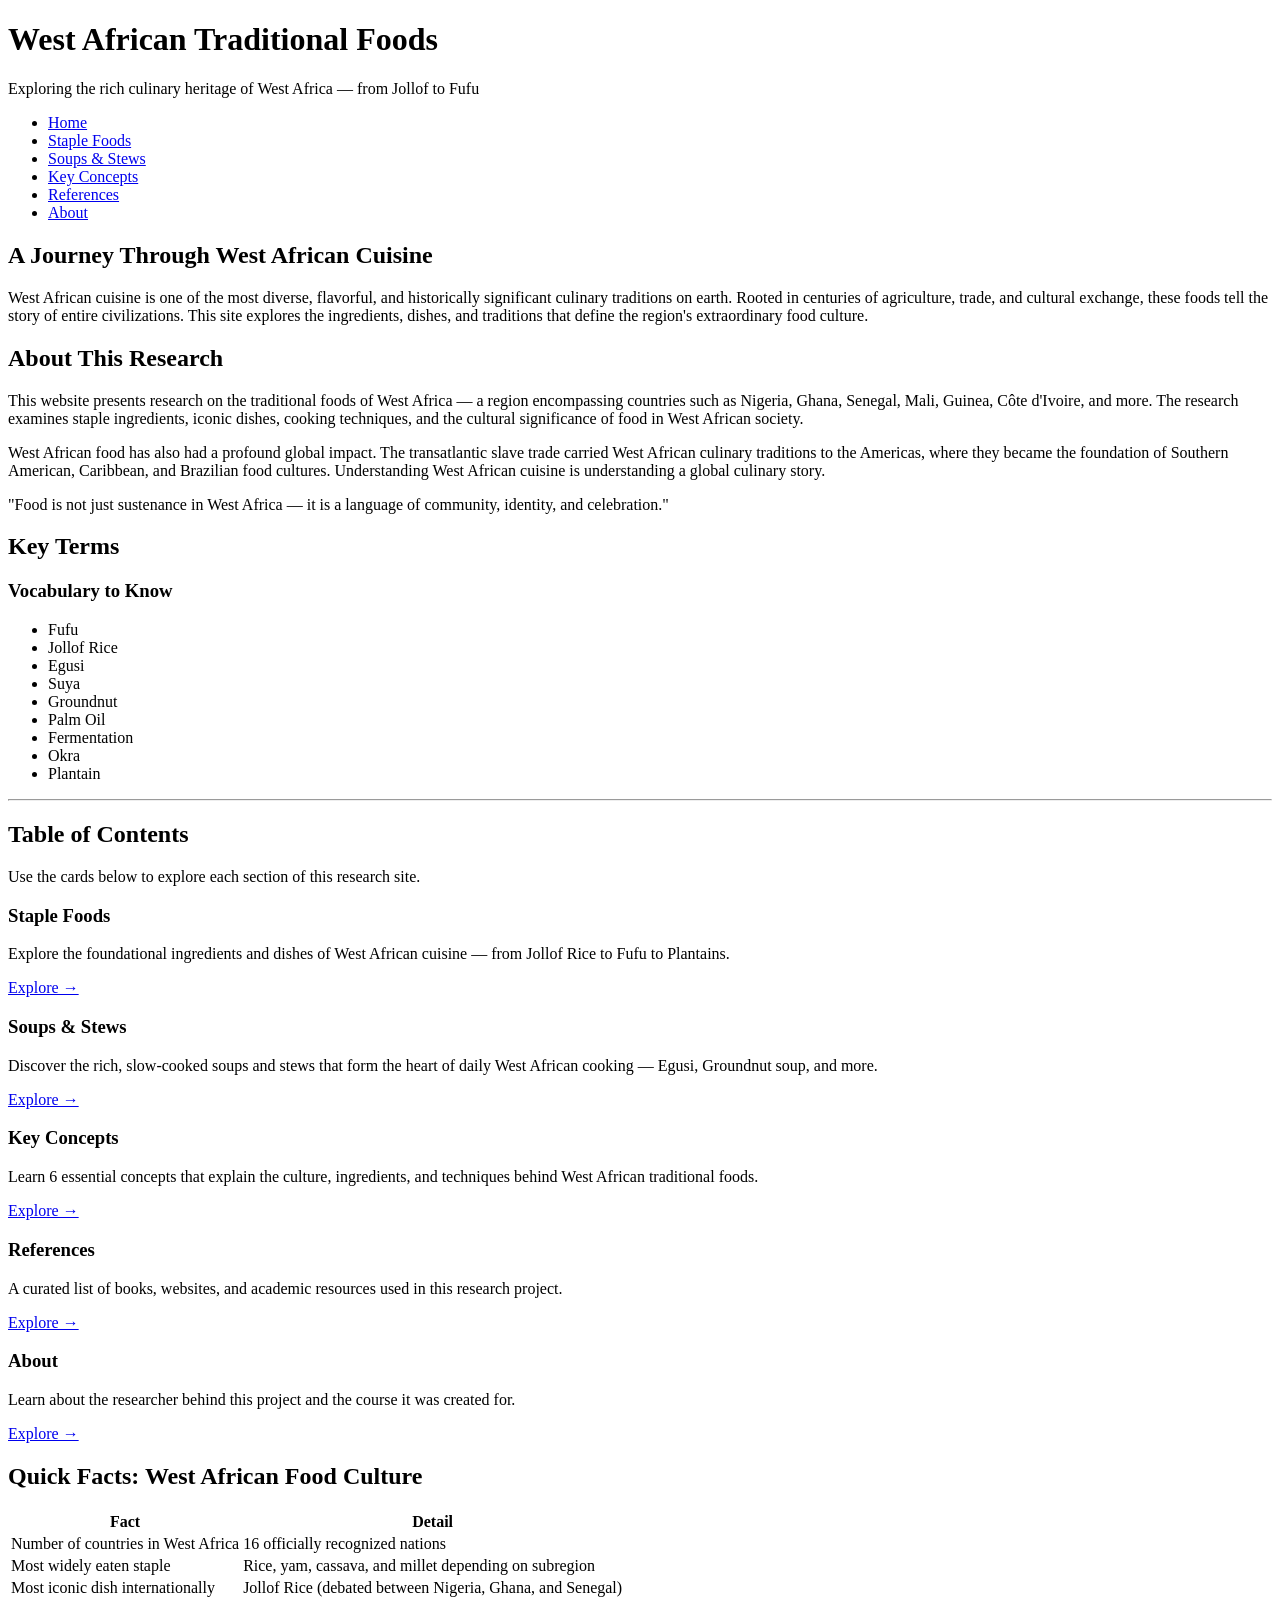
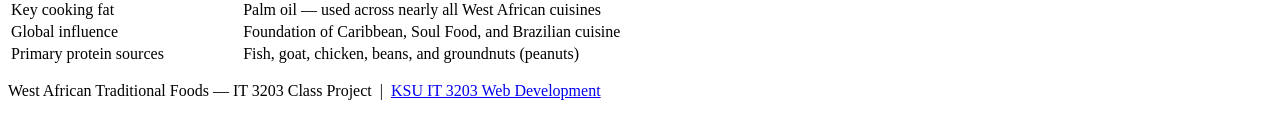
==== index.html @ 252555e1 "Add files via upload" ====
<!DOCTYPE html>
<html lang="en">
<head>
  <!-- Meta and title -->
  <meta charset="UTF-8" />
  <meta name="viewport" content="width=device-width, initial-scale=1.0" />
  <title>West African Traditional Foods</title>
  <!-- Single external stylesheet -->
  <link rel="stylesheet" href="css/style.css" />
</head>
<body>

  <!-- Site wrapper uses CSS Grid for full layout -->
  <div class="site-wrapper">

    <!-- ===== HEADER ===== -->
    <header class="site-header">
      <h1>West African Traditional Foods</h1>
      <p class="tagline">Exploring the rich culinary heritage of West Africa — from Jollof to Fufu</p>
    </header>

    <!-- ===== NAVIGATION ===== -->
    <nav class="site-nav" aria-label="Main Navigation">
      <ul>
        <li><a href="index.html" class="active">Home</a></li>
        <li><a href="staple-foods.html">Staple Foods</a></li>
        <li><a href="soups-stews.html">Soups &amp; Stews</a></li>
        <li><a href="key-concepts.html">Key Concepts</a></li>
        <li><a href="references.html">References</a></li>
        <li><a href="about.html">About</a></li>
      </ul>
    </nav>

    <!-- ===== MAIN CONTENT ===== -->
    <main>

      <!-- Hero / intro banner -->
      <div class="page-hero">
        <h2>A Journey Through West African Cuisine</h2>
        <p>
          West African cuisine is one of the most diverse, flavorful, and historically
          significant culinary traditions on earth. Rooted in centuries of agriculture,
          trade, and cultural exchange, these foods tell the story of entire civilizations.
          This site explores the ingredients, dishes, and traditions that define the
          region's extraordinary food culture.
        </p>
      </div>

      <!-- Abstract / brief intro -->
      <section class="content-section" aria-labelledby="intro-heading">
        <h2 id="intro-heading">About This Research</h2>
        <p>
          This website presents research on the traditional foods of West Africa — a region
          encompassing countries such as Nigeria, Ghana, Senegal, Mali, Guinea, Côte d'Ivoire,
          and more. The research examines staple ingredients, iconic dishes, cooking techniques,
          and the cultural significance of food in West African society.
        </p>
        <p>
          West African food has also had a profound global impact. The transatlantic slave trade
          carried West African culinary traditions to the Americas, where they became the
          foundation of Southern American, Caribbean, and Brazilian food cultures. Understanding
          West African cuisine is understanding a global culinary story.
        </p>

        <!-- Highlight / pull quote -->
        <div class="highlight">
          "Food is not just sustenance in West Africa — it is a language of community,
          identity, and celebration."
        </div>
      </section>

      <!-- Key Terms section -->
      <section class="content-section" aria-labelledby="keyterms-heading">
        <h2 id="keyterms-heading">Key Terms</h2>
        <div class="key-terms">
          <h3>Vocabulary to Know</h3>
          <ul>
            <li>Fufu</li>
            <li>Jollof Rice</li>
            <li>Egusi</li>
            <li>Suya</li>
            <li>Groundnut</li>
            <li>Palm Oil</li>
            <li>Fermentation</li>
            <li>Okra</li>
            <li>Plantain</li>
          </ul>
        </div>
      </section>

      <hr class="section-divider" />

      <!-- Table of Contents / Navigation Cards -->
      <section class="content-section" aria-labelledby="toc-heading">
        <h2 id="toc-heading">Table of Contents</h2>
        <p>Use the cards below to explore each section of this research site.</p>

        <!-- Cards grid uses CSS Grid -->
        <div class="cards-grid">

          <div class="card">
            <h3>Staple Foods</h3>
            <p>
              Explore the foundational ingredients and dishes of West African
              cuisine — from Jollof Rice to Fufu to Plantains.
            </p>
            <a href="staple-foods.html" class="card-link">Explore →</a>
          </div>

          <div class="card">
            <h3>Soups &amp; Stews</h3>
            <p>
              Discover the rich, slow-cooked soups and stews that form the heart
              of daily West African cooking — Egusi, Groundnut soup, and more.
            </p>
            <a href="soups-stews.html" class="card-link">Explore →</a>
          </div>

          <div class="card">
            <h3>Key Concepts</h3>
            <p>
              Learn 6 essential concepts that explain the culture, ingredients,
              and techniques behind West African traditional foods.
            </p>
            <a href="key-concepts.html" class="card-link">Explore →</a>
          </div>

          <div class="card">
            <h3>References</h3>
            <p>
              A curated list of books, websites, and academic resources used in
              this research project.
            </p>
            <a href="references.html" class="card-link">Explore →</a>
          </div>

          <div class="card">
            <h3>About</h3>
            <p>
              Learn about the researcher behind this project and the course
              it was created for.
            </p>
            <a href="about.html" class="card-link">Explore →</a>
          </div>

        </div>
      </section>

      <!-- Quick Facts Table -->
      <section class="content-section" aria-labelledby="facts-heading">
        <h2 id="facts-heading">Quick Facts: West African Food Culture</h2>
        <table>
          <thead>
            <tr>
              <th>Fact</th>
              <th>Detail</th>
            </tr>
          </thead>
          <tbody>
            <tr>
              <td>Number of countries in West Africa</td>
              <td>16 officially recognized nations</td>
            </tr>
            <tr>
              <td>Most widely eaten staple</td>
              <td>Rice, yam, cassava, and millet depending on subregion</td>
            </tr>
            <tr>
              <td>Most iconic dish internationally</td>
              <td>Jollof Rice (debated between Nigeria, Ghana, and Senegal)</td>
            </tr>
            <tr>
              <td>Key cooking fat</td>
              <td>Palm oil — used across nearly all West African cuisines</td>
            </tr>
            <tr>
              <td>Global influence</td>
              <td>Foundation of Caribbean, Soul Food, and Brazilian cuisine</td>
            </tr>
            <tr>
              <td>Primary protein sources</td>
              <td>Fish, goat, chicken, beans, and groundnuts (peanuts)</td>
            </tr>
          </tbody>
        </table>
      </section>

    </main>

    <!-- ===== FOOTER ===== -->
    <footer class="site-footer">
      <p>
        West African Traditional Foods &mdash; IT 3203 Class Project &nbsp;|&nbsp;
        <a href="https://ksuweb.github.io/IT3203/" target="_blank" rel="noopener">
          KSU IT 3203 Web Development
        </a>
      </p>
    </footer>

  </div><!-- end site-wrapper -->

</body>
</html>
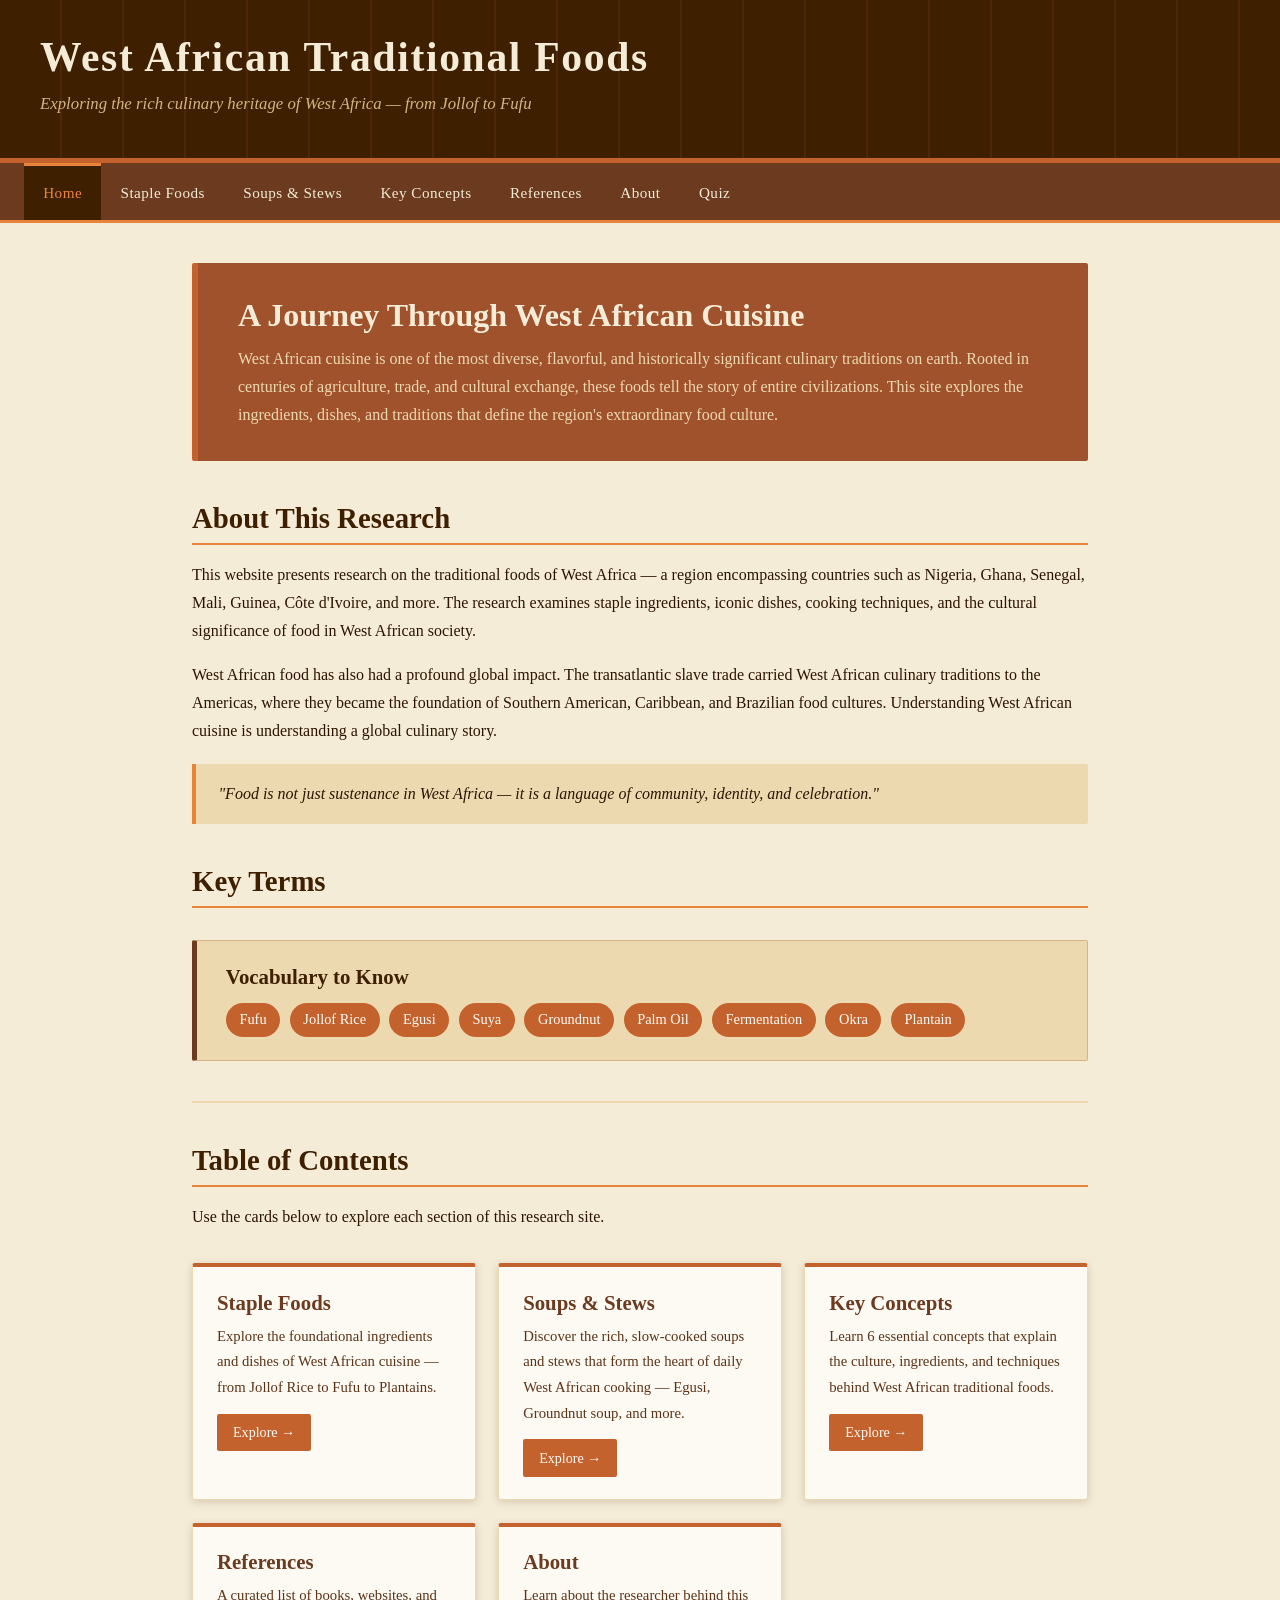
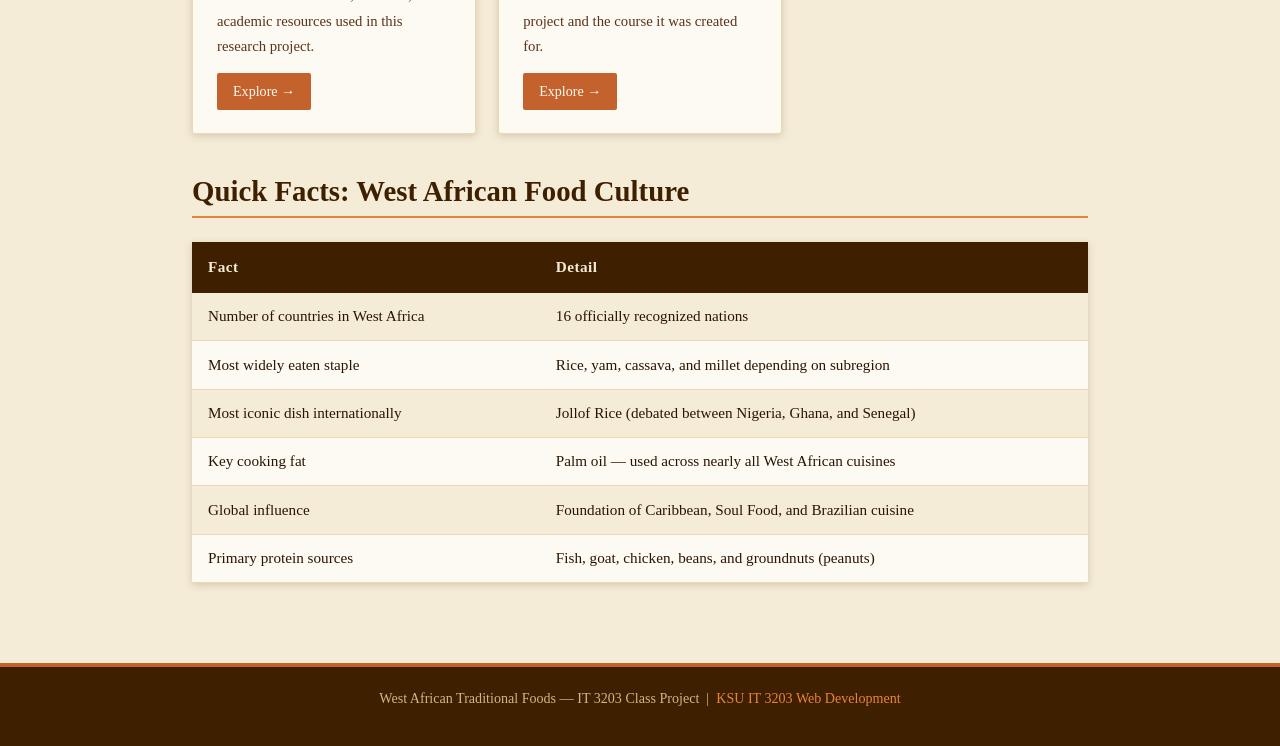
==== commit c9388122: ""Add quiz page and update nav links" ====
--- a/index.html
+++ b/index.html
@@ -28,6 +28,7 @@
         <li><a href="key-concepts.html">Key Concepts</a></li>
         <li><a href="references.html">References</a></li>
         <li><a href="about.html">About</a></li>
+        <li><a href="quiz.html">Quiz</a></li>
       </ul>
     </nav>
 
--- a/css/style.css
+++ b/css/style.css
@@ -0,0 +1,458 @@
+/* ============================================================
+   West African Traditional Foods — IT 3203 Class Project
+   Author: [Your Name]
+   Style: Warm earthy tones — browns, oranges, creams
+   ============================================================ */
+
+/* ---------- CSS Custom Properties (Variables) ---------- */
+:root {
+  --brown-dark:   #3E1F00;
+  --brown-mid:    #6B3A1F;
+  --brown-light:  #A0522D;
+  --orange:       #C4622D;
+  --orange-light: #E8843A;
+  --cream:        #F5ECD7;
+  --cream-dark:   #EDD9B0;
+  --tan:          #D4B483;
+  --text-dark:    #2C1500;
+  --text-mid:     #5C3317;
+  --text-light:   #F5ECD7;
+  --white:        #FDFAF4;
+  --shadow:       rgba(62, 31, 0, 0.18);
+  --font-heading: 'Georgia', 'Times New Roman', serif;
+  --font-body:    'Palatino Linotype', 'Palatino', Georgia, serif;
+}
+
+/* ---------- Reset & Base ---------- */
+*, *::before, *::after {
+  box-sizing: border-box;
+  margin: 0;
+  padding: 0;
+}
+
+html {
+  scroll-behavior: smooth;
+}
+
+body {
+  font-family: var(--font-body);
+  font-size: 1rem;
+  line-height: 1.75;
+  background-color: var(--cream);
+  color: var(--text-dark);
+}
+
+/* ---------- Typography ---------- */
+h1, h2, h3, h4 {
+  font-family: var(--font-heading);
+  color: var(--brown-dark);
+  line-height: 1.25;
+}
+
+h1 { font-size: 2.4rem; }
+h2 { font-size: 1.8rem; margin-bottom: 0.6rem; }
+h3 { font-size: 1.3rem; margin-bottom: 0.4rem; }
+h4 { font-size: 1.05rem; }
+
+p  { margin-bottom: 1rem; }
+
+/* ---------- Links ---------- */
+a {
+  color: var(--orange);
+  text-decoration: none;
+  transition: color 0.25s ease, border-bottom-color 0.25s ease;
+  border-bottom: 1px solid transparent;
+}
+
+/* Hover effect on links */
+a:hover {
+  color: var(--brown-dark);
+  border-bottom-color: var(--brown-dark);
+}
+
+/* ---------- LAYOUT — CSS Grid ---------- */
+.site-wrapper {
+  display: grid;
+  grid-template-rows: auto auto 1fr auto;
+  grid-template-areas:
+    "header"
+    "nav"
+    "main"
+    "footer";
+  min-height: 100vh;
+}
+
+/* ---------- Header ---------- */
+.site-header {
+  grid-area: header;
+  background-color: var(--brown-dark);
+  color: var(--text-light);
+  padding: 2rem 2.5rem 1.5rem;
+  border-bottom: 5px solid var(--orange);
+  /* decorative kente-inspired stripe */
+  background-image: repeating-linear-gradient(
+    90deg,
+    transparent,
+    transparent 60px,
+    rgba(196, 98, 45, 0.12) 60px,
+    rgba(196, 98, 45, 0.12) 62px
+  );
+}
+
+.site-header h1 {
+  color: var(--cream);
+  font-size: 2.6rem;
+  letter-spacing: 0.04em;
+}
+
+.site-header .tagline {
+  color: var(--tan);
+  font-style: italic;
+  font-size: 1.05rem;
+  margin-top: 0.3rem;
+}
+
+/* ---------- Navigation ---------- */
+.site-nav {
+  grid-area: nav;
+  background-color: var(--brown-mid);
+  border-bottom: 3px solid var(--orange-light);
+}
+
+.site-nav ul {
+  list-style: none;
+  display: flex;
+  flex-wrap: wrap;
+  gap: 0;
+  padding: 0 1.5rem;
+}
+
+.site-nav ul li a {
+  display: block;
+  padding: 0.85rem 1.2rem;
+  color: var(--cream);
+  font-family: var(--font-heading);
+  font-size: 0.95rem;
+  letter-spacing: 0.03em;
+  border-bottom: none;
+  border-top: 3px solid transparent;
+  transition: background-color 0.2s ease, border-top-color 0.2s ease, color 0.2s ease;
+}
+
+/* Hover effect on nav links */
+.site-nav ul li a:hover,
+.site-nav ul li a.active {
+  background-color: var(--brown-dark);
+  color: var(--orange-light);
+  border-top-color: var(--orange-light);
+  border-bottom: none;
+}
+
+/* ---------- Main Content ---------- */
+main {
+  grid-area: main;
+  max-width: 960px;
+  width: 100%;
+  margin: 0 auto;
+  padding: 2.5rem 2rem;
+}
+
+/* ---------- Page Hero Banner ---------- */
+.page-hero {
+  background-color: var(--brown-light);
+  color: var(--cream);
+  padding: 2rem 2.5rem;
+  margin-bottom: 2.5rem;
+  border-left: 6px solid var(--orange);
+  border-radius: 2px;
+}
+
+.page-hero h2 {
+  color: var(--cream);
+  font-size: 2rem;
+}
+
+.page-hero p {
+  color: var(--cream-dark);
+  margin-bottom: 0;
+}
+
+/* ---------- Cards Grid (homepage TOC) ---------- */
+.cards-grid {
+  display: grid;
+  grid-template-columns: repeat(auto-fit, minmax(220px, 1fr));
+  gap: 1.4rem;
+  margin: 2rem 0;
+}
+
+.card {
+  background-color: var(--white);
+  border: 1px solid var(--cream-dark);
+  border-top: 4px solid var(--orange);
+  padding: 1.4rem 1.5rem;
+  border-radius: 3px;
+  box-shadow: 0 2px 8px var(--shadow);
+  transition: transform 0.2s ease, box-shadow 0.2s ease;
+}
+
+.card:hover {
+  transform: translateY(-3px);
+  box-shadow: 0 6px 18px var(--shadow);
+}
+
+.card h3 {
+  color: var(--brown-mid);
+  margin-bottom: 0.5rem;
+}
+
+.card p {
+  font-size: 0.92rem;
+  color: var(--text-mid);
+  margin-bottom: 0.8rem;
+}
+
+.card a.card-link {
+  display: inline-block;
+  background-color: var(--orange);
+  color: var(--white);
+  padding: 0.4rem 1rem;
+  font-size: 0.88rem;
+  border-radius: 2px;
+  border-bottom: none;
+  transition: background-color 0.2s ease;
+}
+
+.card a.card-link:hover {
+  background-color: var(--brown-dark);
+  border-bottom: none;
+  color: var(--cream);
+}
+
+/* ---------- Key Terms Box (homepage) ---------- */
+.key-terms {
+  background-color: var(--cream-dark);
+  border: 1px solid var(--tan);
+  border-left: 5px solid var(--brown-mid);
+  padding: 1.4rem 1.8rem;
+  margin: 2rem 0;
+  border-radius: 2px;
+}
+
+.key-terms h3 {
+  margin-bottom: 0.8rem;
+  color: var(--brown-dark);
+}
+
+.key-terms ul {
+  list-style: none;
+  display: flex;
+  flex-wrap: wrap;
+  gap: 0.6rem;
+}
+
+.key-terms ul li {
+  background-color: var(--orange);
+  color: var(--white);
+  padding: 0.3rem 0.85rem;
+  border-radius: 20px;
+  font-size: 0.9rem;
+  font-family: var(--font-heading);
+}
+
+/* ---------- Section Divider ---------- */
+.section-divider {
+  border: none;
+  border-top: 2px solid var(--cream-dark);
+  margin: 2.5rem 0;
+}
+
+/* ---------- Content Sections ---------- */
+.content-section {
+  margin-bottom: 2.5rem;
+}
+
+.content-section h2 {
+  border-bottom: 2px solid var(--orange-light);
+  padding-bottom: 0.4rem;
+  margin-bottom: 1rem;
+}
+
+/* ---------- Images ---------- */
+.food-image {
+  width: 100%;
+  max-width: 480px;
+  height: auto;
+  border: 3px solid var(--tan);
+  border-radius: 3px;
+  box-shadow: 0 4px 14px var(--shadow);
+  display: block;
+  margin: 1.2rem auto;
+}
+
+.image-caption {
+  text-align: center;
+  font-size: 0.85rem;
+  color: var(--text-mid);
+  font-style: italic;
+  margin-top: -0.6rem;
+  margin-bottom: 1.2rem;
+}
+
+/* ---------- Tables ---------- */
+table {
+  width: 100%;
+  border-collapse: collapse;
+  margin: 1.5rem 0;
+  font-size: 0.95rem;
+  box-shadow: 0 2px 8px var(--shadow);
+}
+
+thead {
+  background-color: var(--brown-dark);
+  color: var(--cream);
+}
+
+thead th {
+  padding: 0.75rem 1rem;
+  text-align: left;
+  font-family: var(--font-heading);
+  letter-spacing: 0.03em;
+}
+
+tbody tr {
+  border-bottom: 1px solid var(--cream-dark);
+  transition: background-color 0.15s ease;
+}
+
+/* Hover effect on table rows */
+tbody tr:hover {
+  background-color: var(--cream-dark);
+}
+
+tbody td {
+  padding: 0.65rem 1rem;
+  color: var(--text-dark);
+}
+
+tbody tr:nth-child(even) {
+  background-color: var(--white);
+}
+
+/* ---------- Lists ---------- */
+ul.content-list, ol.content-list {
+  padding-left: 1.6rem;
+  margin-bottom: 1rem;
+}
+
+ul.content-list li, ol.content-list li {
+  margin-bottom: 0.5rem;
+}
+
+/* ---------- Definition / Concept Cards ---------- */
+.concept-card {
+  background-color: var(--white);
+  border-left: 5px solid var(--orange);
+  padding: 1.2rem 1.5rem;
+  margin-bottom: 1.4rem;
+  box-shadow: 0 2px 6px var(--shadow);
+  border-radius: 0 3px 3px 0;
+}
+
+.concept-card h3 {
+  color: var(--orange);
+  margin-bottom: 0.4rem;
+}
+
+.concept-card p {
+  margin-bottom: 0;
+  font-size: 0.97rem;
+}
+
+/* ---------- References Page ---------- */
+.reference-item {
+  padding: 0.9rem 0;
+  border-bottom: 1px solid var(--cream-dark);
+}
+
+.reference-item:last-child {
+  border-bottom: none;
+}
+
+.reference-item p {
+  margin-bottom: 0.2rem;
+  font-size: 0.95rem;
+}
+
+/* ---------- About Page ---------- */
+.about-profile {
+  display: grid;
+  grid-template-columns: 200px 1fr;
+  gap: 2rem;
+  align-items: start;
+  margin-bottom: 2rem;
+}
+
+.about-profile img {
+  width: 100%;
+  border: 3px solid var(--tan);
+  border-radius: 3px;
+}
+
+.about-placeholder-img {
+  width: 100%;
+  aspect-ratio: 1;
+  background-color: var(--tan);
+  border: 3px solid var(--brown-mid);
+  border-radius: 3px;
+  display: flex;
+  align-items: center;
+  justify-content: center;
+  color: var(--brown-dark);
+  font-size: 3rem;
+}
+
+.skills-table th {
+  background-color: var(--brown-mid);
+}
+
+/* ---------- Footer ---------- */
+.site-footer {
+  grid-area: footer;
+  background-color: var(--brown-dark);
+  color: var(--tan);
+  text-align: center;
+  padding: 1.2rem 2rem;
+  font-size: 0.88rem;
+  border-top: 4px solid var(--orange);
+}
+
+.site-footer a {
+  color: var(--orange-light);
+  border-bottom: none;
+}
+
+.site-footer a:hover {
+  color: var(--cream);
+  border-bottom: none;
+}
+
+/* ---------- Utility ---------- */
+.highlight {
+  background-color: var(--cream-dark);
+  border-left: 4px solid var(--orange-light);
+  padding: 1rem 1.4rem;
+  margin: 1.2rem 0;
+  border-radius: 0 2px 2px 0;
+  font-style: italic;
+}
+
+.tag {
+  display: inline-block;
+  background-color: var(--brown-light);
+  color: var(--cream);
+  padding: 0.2rem 0.7rem;
+  border-radius: 20px;
+  font-size: 0.82rem;
+  margin-right: 0.4rem;
+  margin-bottom: 0.4rem;
+}
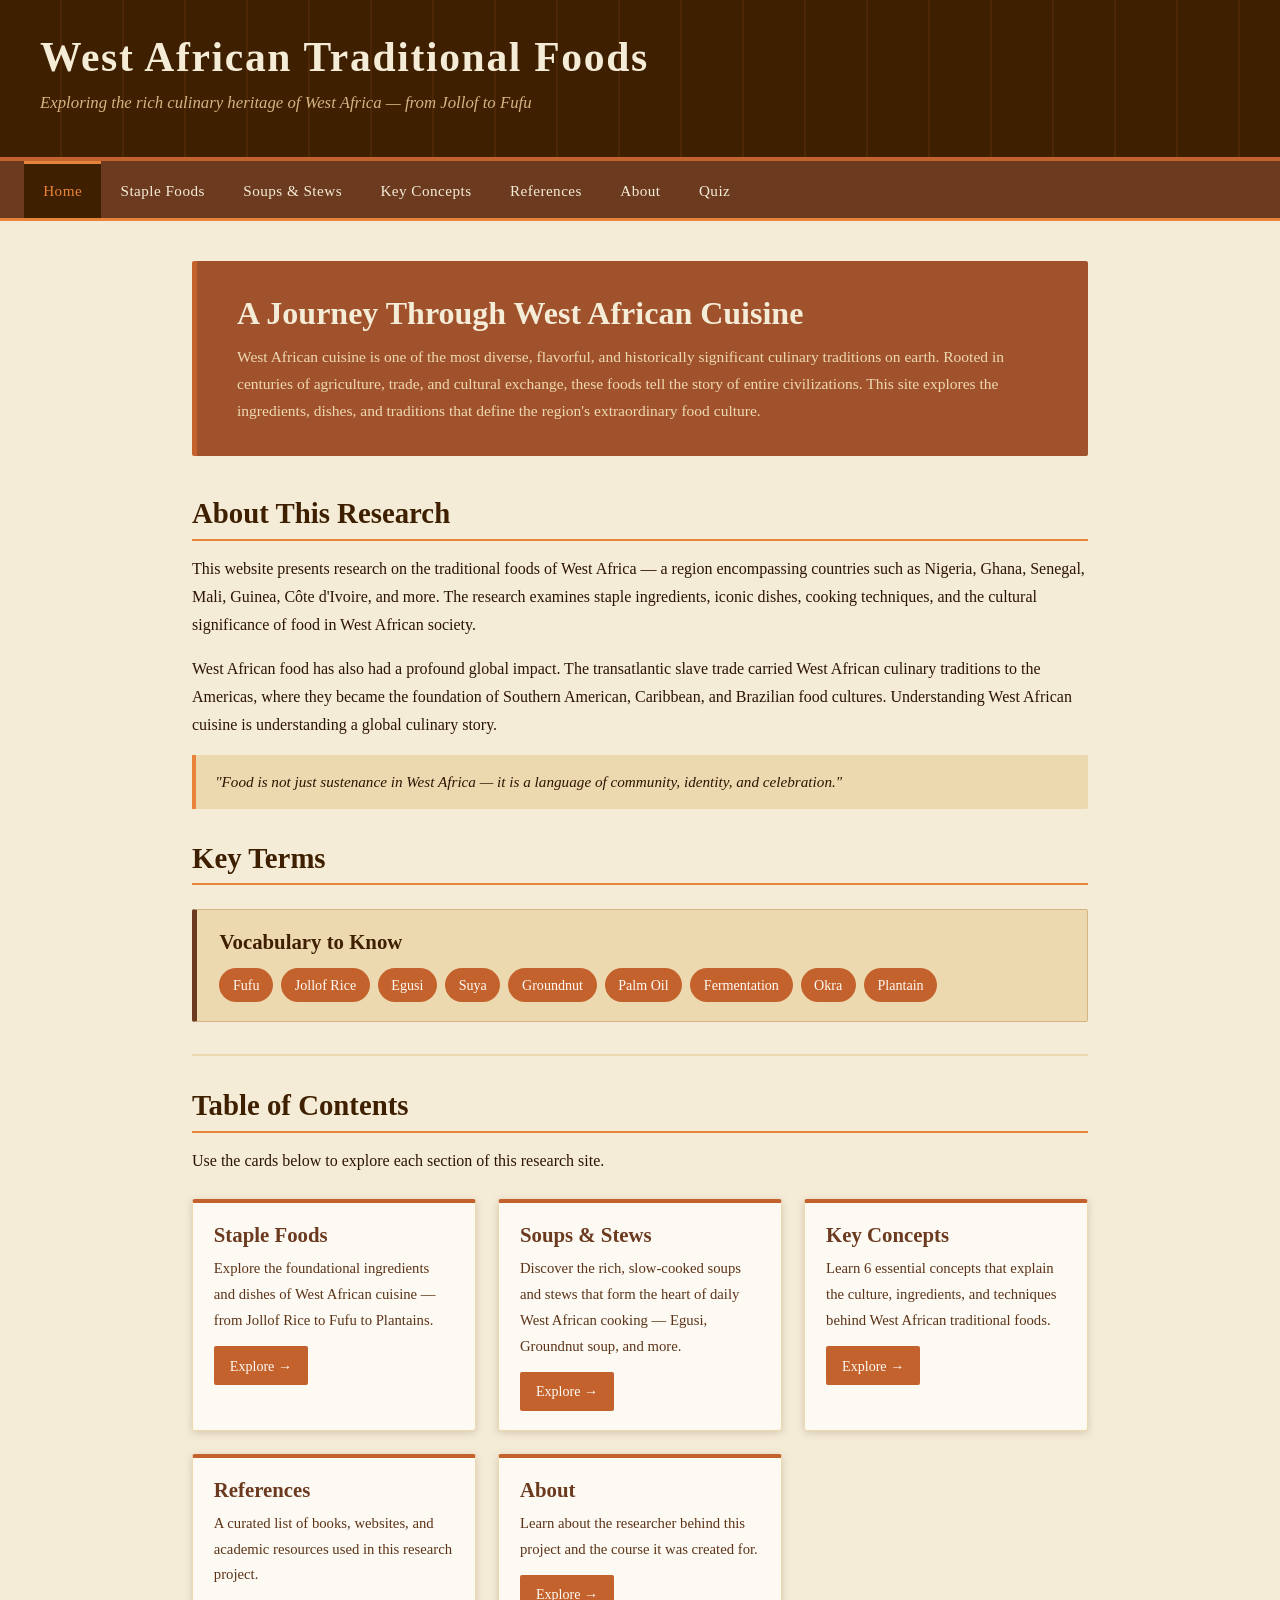
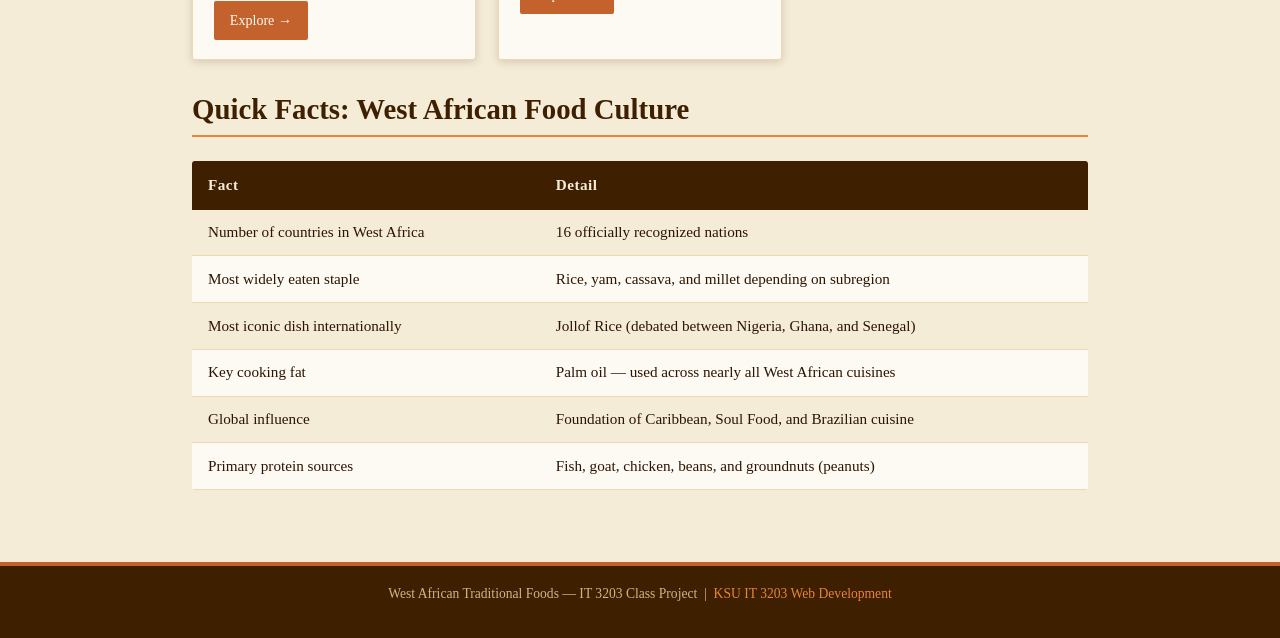
==== commit cb81bffd: "Add files via upload" ====
--- a/index.html
+++ b/index.html
@@ -21,6 +21,13 @@
 
     <!-- ===== NAVIGATION ===== -->
     <nav class="site-nav" aria-label="Main Navigation">
+      <!-- Hamburger toggle button — visible on mobile only, hidden on tablet+ via CSS -->
+      <button class="nav-toggle" aria-label="Toggle navigation menu" aria-expanded="false">
+        <span class="nav-toggle-label">Menu</span>
+        <span class="hamburger" aria-hidden="true">
+          <span></span><span></span><span></span>
+        </span>
+      </button>
       <ul>
         <li><a href="index.html" class="active">Home</a></li>
         <li><a href="staple-foods.html">Staple Foods</a></li>
@@ -150,6 +157,7 @@
       <!-- Quick Facts Table -->
       <section class="content-section" aria-labelledby="facts-heading">
         <h2 id="facts-heading">Quick Facts: West African Food Culture</h2>
+        <div class="table-responsive">
         <table>
           <thead>
             <tr>
@@ -184,6 +192,7 @@
             </tr>
           </tbody>
         </table>
+        </div><!-- end table-responsive -->
       </section>
 
     </main>
@@ -200,5 +209,8 @@
 
   </div><!-- end site-wrapper -->
 
+  <!-- External JavaScript: handles nav toggle, table wrappers, quiz logic -->
+  <script src="js/main.js"></script>
+
 </body>
 </html>
--- a/css/style.css
+++ b/css/style.css
@@ -1,10 +1,20 @@
 /* ============================================================
    West African Traditional Foods — IT 3203 Class Project
-   Author: [Your Name]
+   Author: Carrington Uchi
    Style: Warm earthy tones — browns, oranges, creams
+
+   RESPONSIVE DESIGN NOTES:
+   - Mobile-first: base styles target small screens first
+   - Breakpoint 1 (tablet):  min-width 640px  → two-column layouts
+   - Breakpoint 2 (desktop): min-width 960px  → full multi-column
+   - Hamburger nav on mobile, horizontal bar on tablet+
+   - Tables scroll horizontally on small screens
+   - Images scale fluidly (max-width: 100%)
+   - Quiz inputs are 100% wide on mobile (thumb-friendly)
+   - All interactive controls meet 44px minimum touch target
    ============================================================ */
 
-/* ---------- CSS Custom Properties (Variables) ---------- */
+/* ---------- CSS Custom Properties ---------- */
 :root {
   --brown-dark:   #3E1F00;
   --brown-mid:    #6B3A1F;
@@ -24,36 +34,23 @@
 }
 
 /* ---------- Reset & Base ---------- */
-*, *::before, *::after {
-  box-sizing: border-box;
-  margin: 0;
-  padding: 0;
-}
-
-html {
-  scroll-behavior: smooth;
-}
+*, *::before, *::after { box-sizing: border-box; margin: 0; padding: 0; }
+html { scroll-behavior: smooth; -webkit-text-size-adjust: 100%; }
 
 body {
   font-family: var(--font-body);
-  font-size: 1rem;
+  font-size: 0.97rem;    /* smaller base on mobile */
   line-height: 1.75;
   background-color: var(--cream);
   color: var(--text-dark);
 }
 
-/* ---------- Typography ---------- */
-h1, h2, h3, h4 {
-  font-family: var(--font-heading);
-  color: var(--brown-dark);
-  line-height: 1.25;
-}
-
-h1 { font-size: 2.4rem; }
-h2 { font-size: 1.8rem; margin-bottom: 0.6rem; }
-h3 { font-size: 1.3rem; margin-bottom: 0.4rem; }
-h4 { font-size: 1.05rem; }
-
+/* ---------- Typography — mobile-first sizes ---------- */
+h1, h2, h3, h4 { font-family: var(--font-heading); color: var(--brown-dark); line-height: 1.25; }
+h1 { font-size: 1.7rem; }
+h2 { font-size: 1.4rem; margin-bottom: 0.6rem; }
+h3 { font-size: 1.15rem; margin-bottom: 0.4rem; }
+h4 { font-size: 1rem; }
 p  { margin-bottom: 1rem; }
 
 /* ---------- Links ---------- */
@@ -63,22 +60,13 @@
   transition: color 0.25s ease, border-bottom-color 0.25s ease;
   border-bottom: 1px solid transparent;
 }
-
-/* Hover effect on links */
-a:hover {
-  color: var(--brown-dark);
-  border-bottom-color: var(--brown-dark);
-}
-
-/* ---------- LAYOUT — CSS Grid ---------- */
+a:hover { color: var(--brown-dark); border-bottom-color: var(--brown-dark); }
+
+/* ---------- Layout Grid ---------- */
 .site-wrapper {
   display: grid;
   grid-template-rows: auto auto 1fr auto;
-  grid-template-areas:
-    "header"
-    "nav"
-    "main"
-    "footer";
+  grid-template-areas: "header" "nav" "main" "footer";
   min-height: 100vh;
 }
 
@@ -87,64 +75,83 @@
   grid-area: header;
   background-color: var(--brown-dark);
   color: var(--text-light);
-  padding: 2rem 2.5rem 1.5rem;
-  border-bottom: 5px solid var(--orange);
-  /* decorative kente-inspired stripe */
+  padding: 1.2rem 1rem 1rem;  /* tighter on mobile */
+  border-bottom: 4px solid var(--orange);
   background-image: repeating-linear-gradient(
-    90deg,
-    transparent,
-    transparent 60px,
-    rgba(196, 98, 45, 0.12) 60px,
-    rgba(196, 98, 45, 0.12) 62px
-  );
-}
-
-.site-header h1 {
-  color: var(--cream);
-  font-size: 2.6rem;
-  letter-spacing: 0.04em;
-}
-
-.site-header .tagline {
-  color: var(--tan);
-  font-style: italic;
-  font-size: 1.05rem;
-  margin-top: 0.3rem;
-}
-
-/* ---------- Navigation ---------- */
+    90deg, transparent, transparent 60px,
+    rgba(196,98,45,0.12) 60px, rgba(196,98,45,0.12) 62px);
+}
+.site-header h1   { color: var(--cream); letter-spacing: 0.02em; }
+.site-header .tagline { color: var(--tan); font-style: italic; font-size: 0.88rem; margin-top: 0.25rem; }
+
+/* ==============================================
+   NAVIGATION — Hamburger on mobile
+   JS adds/removes .nav-open on .site-nav
+   ============================================== */
 .site-nav {
   grid-area: nav;
   background-color: var(--brown-mid);
   border-bottom: 3px solid var(--orange-light);
-}
-
+  position: relative;
+}
+
+/* Hamburger button — mobile only */
+.nav-toggle {
+  display: flex;
+  align-items: center;
+  justify-content: space-between;
+  width: 100%;
+  background: none;
+  border: none;
+  color: var(--cream);
+  font-family: var(--font-heading);
+  font-size: 0.97rem;
+  padding: 0 1rem;
+  cursor: pointer;
+  min-height: 48px;  /* 44px+ touch target */
+}
+.nav-toggle-label { letter-spacing: 0.04em; }
+
+/* Three-bar icon */
+.hamburger { display: flex; flex-direction: column; gap: 5px; width: 24px; }
+.hamburger span {
+  display: block; height: 2px;
+  background-color: var(--cream); border-radius: 2px;
+  transition: transform 0.3s ease, opacity 0.3s ease;
+}
+/* Animate to X when open */
+.site-nav.nav-open .hamburger span:nth-child(1) { transform: translateY(7px) rotate(45deg); }
+.site-nav.nav-open .hamburger span:nth-child(2) { opacity: 0; }
+.site-nav.nav-open .hamburger span:nth-child(3) { transform: translateY(-7px) rotate(-45deg); }
+
+/* Nav list — hidden on mobile by default */
 .site-nav ul {
   list-style: none;
+  display: none;         /* toggled by JS via .nav-open */
+  flex-direction: column;
+  padding: 0 0 0.5rem;
+  border-top: 1px solid rgba(255,255,255,0.1);
+}
+.site-nav.nav-open ul { display: flex; }  /* show when open */
+
+.site-nav ul li a {
   display: flex;
-  flex-wrap: wrap;
-  gap: 0;
-  padding: 0 1.5rem;
-}
-
-.site-nav ul li a {
-  display: block;
-  padding: 0.85rem 1.2rem;
+  align-items: center;
+  min-height: 44px;      /* touch target */
+  padding: 0.75rem 1.2rem;
   color: var(--cream);
   font-family: var(--font-heading);
   font-size: 0.95rem;
   letter-spacing: 0.03em;
   border-bottom: none;
-  border-top: 3px solid transparent;
-  transition: background-color 0.2s ease, border-top-color 0.2s ease, color 0.2s ease;
-}
-
-/* Hover effect on nav links */
+  border-left: 3px solid transparent;
+  transition: background-color 0.2s, border-left-color 0.2s, color 0.2s;
+}
 .site-nav ul li a:hover,
 .site-nav ul li a.active {
   background-color: var(--brown-dark);
   color: var(--orange-light);
-  border-top-color: var(--orange-light);
+  border-left-color: var(--orange-light);
   border-bottom: none;
 }
 
@@ -154,298 +161,184 @@
   max-width: 960px;
   width: 100%;
   margin: 0 auto;
-  padding: 2.5rem 2rem;
-}
-
-/* ---------- Page Hero Banner ---------- */
+  padding: 1.5rem 1rem;  /* tighter on mobile */
+}
+
+/* ---------- Page Hero ---------- */
 .page-hero {
   background-color: var(--brown-light);
   color: var(--cream);
-  padding: 2rem 2.5rem;
-  margin-bottom: 2.5rem;
-  border-left: 6px solid var(--orange);
+  padding: 1.4rem 1.2rem;
+  margin-bottom: 2rem;
+  border-left: 5px solid var(--orange);
   border-radius: 2px;
 }
-
-.page-hero h2 {
-  color: var(--cream);
-  font-size: 2rem;
-}
-
-.page-hero p {
-  color: var(--cream-dark);
-  margin-bottom: 0;
-}
-
-/* ---------- Cards Grid (homepage TOC) ---------- */
+.page-hero h2 { color: var(--cream); font-size: 1.45rem; }
+.page-hero p  { color: var(--cream-dark); margin-bottom: 0; font-size: 0.97rem; }
+
+/* ---------- Cards Grid — 1 column on mobile ---------- */
 .cards-grid {
   display: grid;
-  grid-template-columns: repeat(auto-fit, minmax(220px, 1fr));
-  gap: 1.4rem;
-  margin: 2rem 0;
-}
-
+  grid-template-columns: 1fr;   /* single column, mobile */
+  gap: 1.2rem;
+  margin: 1.5rem 0;
+}
 .card {
   background-color: var(--white);
   border: 1px solid var(--cream-dark);
   border-top: 4px solid var(--orange);
-  padding: 1.4rem 1.5rem;
+  padding: 1.2rem 1.3rem;
   border-radius: 3px;
   box-shadow: 0 2px 8px var(--shadow);
-  transition: transform 0.2s ease, box-shadow 0.2s ease;
-}
-
-.card:hover {
-  transform: translateY(-3px);
-  box-shadow: 0 6px 18px var(--shadow);
-}
-
-.card h3 {
-  color: var(--brown-mid);
-  margin-bottom: 0.5rem;
-}
-
-.card p {
-  font-size: 0.92rem;
-  color: var(--text-mid);
-  margin-bottom: 0.8rem;
-}
-
+  transition: transform 0.2s, box-shadow 0.2s;
+}
+.card:hover { transform: translateY(-3px); box-shadow: 0 6px 18px var(--shadow); }
+.card h3 { color: var(--brown-mid); margin-bottom: 0.5rem; }
+.card p  { font-size: 0.92rem; color: var(--text-mid); margin-bottom: 0.8rem; }
 .card a.card-link {
-  display: inline-block;
+  display: inline-flex;
+  align-items: center;
   background-color: var(--orange);
   color: var(--white);
-  padding: 0.4rem 1rem;
+  padding: 0.45rem 1rem;
+  min-height: 36px;
   font-size: 0.88rem;
   border-radius: 2px;
   border-bottom: none;
-  transition: background-color 0.2s ease;
-}
-
-.card a.card-link:hover {
-  background-color: var(--brown-dark);
-  border-bottom: none;
-  color: var(--cream);
-}
-
-/* ---------- Key Terms Box (homepage) ---------- */
+  transition: background-color 0.2s;
+}
+.card a.card-link:hover { background-color: var(--brown-dark); border-bottom: none; color: var(--cream); }
+
+/* ---------- Key Terms ---------- */
 .key-terms {
   background-color: var(--cream-dark);
   border: 1px solid var(--tan);
   border-left: 5px solid var(--brown-mid);
-  padding: 1.4rem 1.8rem;
-  margin: 2rem 0;
+  padding: 1.2rem 1.4rem;
+  margin: 1.5rem 0;
   border-radius: 2px;
 }
-
-.key-terms h3 {
-  margin-bottom: 0.8rem;
-  color: var(--brown-dark);
-}
-
-.key-terms ul {
-  list-style: none;
-  display: flex;
-  flex-wrap: wrap;
-  gap: 0.6rem;
-}
-
+.key-terms h3 { margin-bottom: 0.8rem; color: var(--brown-dark); }
+.key-terms ul { list-style: none; display: flex; flex-wrap: wrap; gap: 0.5rem; }
 .key-terms ul li {
   background-color: var(--orange);
   color: var(--white);
   padding: 0.3rem 0.85rem;
   border-radius: 20px;
-  font-size: 0.9rem;
-  font-family: var(--font-heading);
-}
-
-/* ---------- Section Divider ---------- */
-.section-divider {
-  border: none;
-  border-top: 2px solid var(--cream-dark);
-  margin: 2.5rem 0;
-}
+  font-size: 0.88rem;
+  font-family: var(--font-heading);
+}
+
+/* ---------- Divider ---------- */
+.section-divider { border: none; border-top: 2px solid var(--cream-dark); margin: 2rem 0; }
 
 /* ---------- Content Sections ---------- */
-.content-section {
-  margin-bottom: 2.5rem;
-}
-
-.content-section h2 {
-  border-bottom: 2px solid var(--orange-light);
-  padding-bottom: 0.4rem;
-  margin-bottom: 1rem;
-}
-
-/* ---------- Images ---------- */
+.content-section { margin-bottom: 2rem; }
+.content-section h2 { border-bottom: 2px solid var(--orange-light); padding-bottom: 0.4rem; margin-bottom: 0.9rem; }
+
+/* ---------- Images — fluid and responsive ---------- */
 .food-image {
-  width: 100%;
-  max-width: 480px;
+  width: 100%;            /* fills container on small screens */
+  max-width: 480px;       /* caps size on large screens */
   height: auto;
+  object-fit: cover;
   border: 3px solid var(--tan);
   border-radius: 3px;
   box-shadow: 0 4px 14px var(--shadow);
   display: block;
-  margin: 1.2rem auto;
-}
-
+  margin: 1rem auto;
+}
 .image-caption {
   text-align: center;
-  font-size: 0.85rem;
+  font-size: 0.83rem;
   color: var(--text-mid);
   font-style: italic;
-  margin-top: -0.6rem;
+  margin-top: -0.4rem;
   margin-bottom: 1.2rem;
 }
 
-/* ---------- Tables ---------- */
+/* ---------- Tables — horizontal scroll on mobile ---------- */
+/* Wrap each <table> in <div class="table-responsive"> in HTML */
+.table-responsive {
+  width: 100%;
+  overflow-x: auto;                 /* scroll when table is wider than viewport */
+  -webkit-overflow-scrolling: touch; /* smooth momentum on iOS */
+  margin: 1.5rem 0;
+  border-radius: 3px;
+}
 table {
+  min-width: 480px;   /* prevent table from collapsing too narrow */
   width: 100%;
   border-collapse: collapse;
-  margin: 1.5rem 0;
-  font-size: 0.95rem;
+  font-size: 0.92rem;
   box-shadow: 0 2px 8px var(--shadow);
 }
-
-thead {
-  background-color: var(--brown-dark);
-  color: var(--cream);
-}
-
+thead { background-color: var(--brown-dark); color: var(--cream); }
 thead th {
-  padding: 0.75rem 1rem;
+  padding: 0.65rem 0.85rem;
   text-align: left;
   font-family: var(--font-heading);
   letter-spacing: 0.03em;
-}
-
-tbody tr {
-  border-bottom: 1px solid var(--cream-dark);
-  transition: background-color 0.15s ease;
-}
-
-/* Hover effect on table rows */
-tbody tr:hover {
-  background-color: var(--cream-dark);
-}
-
-tbody td {
-  padding: 0.65rem 1rem;
-  color: var(--text-dark);
-}
-
-tbody tr:nth-child(even) {
-  background-color: var(--white);
-}
+  white-space: nowrap;  /* prevent header text wrap */
+}
+tbody tr { border-bottom: 1px solid var(--cream-dark); transition: background-color 0.15s; }
+tbody tr:hover { background-color: var(--cream-dark); }
+tbody td { padding: 0.55rem 0.85rem; color: var(--text-dark); word-break: break-word; }
+tbody tr:nth-child(even) { background-color: var(--white); }
 
 /* ---------- Lists ---------- */
-ul.content-list, ol.content-list {
-  padding-left: 1.6rem;
-  margin-bottom: 1rem;
-}
-
-ul.content-list li, ol.content-list li {
-  margin-bottom: 0.5rem;
-}
-
-/* ---------- Definition / Concept Cards ---------- */
+ul.content-list, ol.content-list { padding-left: 1.4rem; margin-bottom: 1rem; }
+ul.content-list li, ol.content-list li { margin-bottom: 0.5rem; }
+
+/* ---------- Concept Cards ---------- */
 .concept-card {
   background-color: var(--white);
   border-left: 5px solid var(--orange);
-  padding: 1.2rem 1.5rem;
-  margin-bottom: 1.4rem;
+  padding: 1.1rem 1.3rem;
+  margin-bottom: 1.2rem;
   box-shadow: 0 2px 6px var(--shadow);
   border-radius: 0 3px 3px 0;
 }
-
-.concept-card h3 {
-  color: var(--orange);
-  margin-bottom: 0.4rem;
-}
-
-.concept-card p {
-  margin-bottom: 0;
-  font-size: 0.97rem;
-}
-
-/* ---------- References Page ---------- */
-.reference-item {
-  padding: 0.9rem 0;
-  border-bottom: 1px solid var(--cream-dark);
-}
-
-.reference-item:last-child {
-  border-bottom: none;
-}
-
-.reference-item p {
-  margin-bottom: 0.2rem;
-  font-size: 0.95rem;
-}
-
-/* ---------- About Page ---------- */
+.concept-card h3 { color: var(--orange); margin-bottom: 0.4rem; }
+.concept-card p  { margin-bottom: 0; font-size: 0.96rem; }
+
+/* ---------- References ---------- */
+.reference-item { padding: 0.9rem 0; border-bottom: 1px solid var(--cream-dark); }
+.reference-item:last-child { border-bottom: none; }
+.reference-item p { margin-bottom: 0.2rem; font-size: 0.93rem; }
+
+/* ---------- About Profile — stacks on mobile ---------- */
 .about-profile {
   display: grid;
-  grid-template-columns: 200px 1fr;
-  gap: 2rem;
+  grid-template-columns: 1fr;   /* single column on mobile */
+  gap: 1.2rem;
   align-items: start;
-  margin-bottom: 2rem;
-}
-
-.about-profile img {
-  width: 100%;
+  margin-bottom: 1.5rem;
+}
+.about-profile img,
+.about-placeholder-img {
+  width: 160px;
+  height: 160px;
+  object-fit: cover;
+  object-position: center top;
   border: 3px solid var(--tan);
-  border-radius: 3px;
-}
-
-.about-placeholder-img {
-  width: 100%;
-  aspect-ratio: 1;
-  background-color: var(--tan);
-  border: 3px solid var(--brown-mid);
-  border-radius: 3px;
-  display: flex;
-  align-items: center;
-  justify-content: center;
-  color: var(--brown-dark);
-  font-size: 3rem;
-}
-
-.skills-table th {
-  background-color: var(--brown-mid);
-}
-
-/* ---------- Footer ---------- */
-.site-footer {
-  grid-area: footer;
-  background-color: var(--brown-dark);
-  color: var(--tan);
-  text-align: center;
-  padding: 1.2rem 2rem;
-  font-size: 0.88rem;
-  border-top: 4px solid var(--orange);
-}
-
-.site-footer a {
-  color: var(--orange-light);
-  border-bottom: none;
-}
-
-.site-footer a:hover {
-  color: var(--cream);
-  border-bottom: none;
-}
-
-/* ---------- Utility ---------- */
+  border-radius: 8px;
+  display: block;
+}
+.skills-table th { background-color: var(--brown-mid); }
+
+/* ---------- Highlight / Pull Quote ---------- */
 .highlight {
   background-color: var(--cream-dark);
   border-left: 4px solid var(--orange-light);
-  padding: 1rem 1.4rem;
-  margin: 1.2rem 0;
+  padding: 0.85rem 1.2rem;
+  margin: 1rem 0;
   border-radius: 0 2px 2px 0;
   font-style: italic;
-}
-
+  font-size: 0.95rem;
+}
+
+/* ---------- Tags ---------- */
 .tag {
   display: inline-block;
   background-color: var(--brown-light);
@@ -456,3 +349,235 @@
   margin-right: 0.4rem;
   margin-bottom: 0.4rem;
 }
+
+/* ---------- Footer ---------- */
+.site-footer {
+  grid-area: footer;
+  background-color: var(--brown-dark);
+  color: var(--tan);
+  text-align: center;
+  padding: 1rem 1.2rem;
+  font-size: 0.85rem;
+  border-top: 4px solid var(--orange);
+}
+.site-footer a { color: var(--orange-light); border-bottom: none; }
+.site-footer a:hover { color: var(--cream); border-bottom: none; }
+
+/* ==============================================
+   QUIZ FORM — mobile-first
+   ============================================== */
+.quiz-form {
+  background-color: var(--white);
+  border: 1px solid var(--cream-dark);
+  border-radius: 4px;
+  box-shadow: 0 2px 10px var(--shadow);
+  padding: 1.3rem 1rem;    /* tighter on mobile */
+  margin-top: 1.2rem;
+}
+.question-block {
+  margin-bottom: 1.8rem;
+  padding-bottom: 1.5rem;
+  border-bottom: 1px solid var(--cream-dark);
+}
+.question-block:last-of-type { border-bottom: none; }
+.question-label { display: flex; align-items: flex-start; gap: 0.75rem; margin-bottom: 0.85rem; }
+.question-number {
+  background-color: var(--orange);
+  color: var(--white);
+  font-family: var(--font-heading);
+  font-size: 0.85rem;
+  font-weight: bold;
+  min-width: 1.9rem;
+  height: 1.9rem;
+  display: flex; align-items: center; justify-content: center;
+  border-radius: 50%;
+  flex-shrink: 0;
+  margin-top: 0.1rem;
+}
+.question-text { font-family: var(--font-heading); font-size: 1rem; color: var(--brown-dark); line-height: 1.4; }
+
+/* Fill-in-blank — full width, 16px font to prevent iOS zoom */
+.fill-blank-input {
+  width: 100%;
+  padding: 0.65rem 0.85rem;
+  font-family: var(--font-body);
+  font-size: 1rem;      /* 16px+ prevents iOS auto-zoom on focus */
+  border: 2px solid var(--tan);
+  border-radius: 3px;
+  background-color: var(--cream);
+  color: var(--text-dark);
+  transition: border-color 0.2s, box-shadow 0.2s;
+  display: block;
+  margin-top: 0.5rem;
+  -webkit-appearance: none;
+  appearance: none;
+}
+.fill-blank-input:focus { outline: none; border-color: var(--orange); box-shadow: 0 0 0 3px rgba(196,98,45,0.15); }
+
+/* Options — full-width touch targets */
+.options-list { list-style: none; padding: 0; margin-top: 0.5rem; display: flex; flex-direction: column; gap: 0.5rem; }
+.option-item {
+  display: flex;
+  align-items: center;
+  gap: 0.75rem;
+  padding: 0.65rem 0.9rem;
+  min-height: 44px;      /* 44px touch target */
+  width: 100%;
+  background-color: var(--cream);
+  border: 1px solid var(--cream-dark);
+  border-radius: 3px;
+  cursor: pointer;
+  transition: background-color 0.15s, border-color 0.15s;
+}
+.option-item:hover { background-color: var(--cream-dark); border-color: var(--tan); }
+.option-item input[type="radio"],
+.option-item input[type="checkbox"] {
+  accent-color: var(--orange);
+  width: 1.2rem; height: 1.2rem;
+  flex-shrink: 0;
+  cursor: pointer;
+}
+.option-item label { font-size: 0.97rem; color: var(--text-dark); cursor: pointer; line-height: 1.4; flex: 1; }
+.hint-text { font-size: 0.85rem; color: var(--text-mid); font-style: italic; margin-top: 0.3rem; margin-bottom: 0.6rem; }
+
+/* Buttons — full-width stacked on mobile */
+.quiz-buttons { display: flex; flex-direction: column; gap: 0.75rem; margin-top: 1.8rem; }
+.btn-submit {
+  background-color: var(--orange);
+  color: var(--white);
+  font-family: var(--font-heading);
+  font-size: 1rem;
+  letter-spacing: 0.03em;
+  padding: 0.85rem 2rem;
+  border: none;
+  border-radius: 3px;
+  cursor: pointer;
+  transition: background-color 0.2s, transform 0.1s;
+  width: 100%;
+  min-height: 48px;
+  text-align: center;
+}
+.btn-submit:hover { background-color: var(--brown-mid); }
+.btn-submit:active { transform: scale(0.98); }
+.btn-reset {
+  background-color: transparent;
+  color: var(--brown-mid);
+  font-family: var(--font-heading);
+  font-size: 1rem;
+  padding: 0.85rem 2rem;
+  border: 2px solid var(--brown-mid);
+  border-radius: 3px;
+  cursor: pointer;
+  transition: background-color 0.2s, color 0.2s;
+  width: 100%;
+  min-height: 48px;
+  text-align: center;
+}
+.btn-reset:hover { background-color: var(--brown-mid); color: var(--cream); }
+
+/* Results Panel */
+#results-panel { display: none; margin-top: 2rem; animation: fadeIn 0.4s ease; }
+@keyframes fadeIn { from { opacity: 0; transform: translateY(10px); } to { opacity: 1; transform: translateY(0); } }
+.score-banner { padding: 1.4rem 1.2rem; border-radius: 4px; margin-bottom: 1.5rem; text-align: center; box-shadow: 0 3px 12px var(--shadow); }
+.score-banner.pass { background-color: #2d6a2d; color: #e8f5e8; border: 3px solid #4caf50; }
+.score-banner.fail { background-color: #6a2d2d; color: #f5e8e8; border: 3px solid #e57373; }
+.score-banner .result-verdict { font-family: var(--font-heading); font-size: 1.6rem; font-weight: bold; margin-bottom: 0.4rem; }
+.score-banner .result-score { font-size: 1.05rem; }
+.result-card { background-color: var(--white); border: 1px solid var(--cream-dark); border-radius: 4px; padding: 1rem 1.2rem; margin-bottom: 1rem; box-shadow: 0 1px 5px var(--shadow); }
+.result-card .result-question-head { display: flex; flex-wrap: wrap; align-items: center; gap: 0.6rem; margin-bottom: 0.5rem; }
+.badge-correct   { background-color: #388e3c; color: #fff; font-size: 0.78rem; font-family: var(--font-heading); padding: 0.2rem 0.65rem; border-radius: 20px; white-space: nowrap; }
+.badge-incorrect { background-color: #c62828; color: #fff; font-size: 0.78rem; font-family: var(--font-heading); padding: 0.2rem 0.65rem; border-radius: 20px; white-space: nowrap; }
+.result-card .rq-text { font-family: var(--font-heading); font-size: 0.95rem; color: var(--brown-dark); }
+.result-detail { font-size: 0.91rem; margin: 0.25rem 0; color: var(--text-mid); }
+.result-detail strong { color: var(--text-dark); }
+.answer-correct-text   { color: #2e7d32; font-weight: bold; }
+.answer-incorrect-text { color: #c62828; font-weight: bold; }
+
+/* ==============================================
+   BREAKPOINT 1 — TABLET  min-width: 640px
+   Two-column layouts; horizontal nav bar
+   ============================================== */
+@media (min-width: 640px) {
+  body { font-size: 1rem; }
+  h1   { font-size: 2rem; }
+  h2   { font-size: 1.65rem; }
+  h3   { font-size: 1.25rem; }
+
+  .site-header { padding: 1.6rem 1.8rem 1.3rem; }
+  .site-header .tagline { font-size: 0.97rem; }
+
+  /* Hide hamburger; show horizontal nav bar */
+  .nav-toggle { display: none; }
+  .site-nav ul {
+    display: flex !important;   /* override mobile hidden */
+    flex-direction: row;
+    flex-wrap: wrap;
+    padding: 0 1rem;
+    border-top: none;
+  }
+  .site-nav ul li a {
+    display: block;
+    min-height: auto;
+    padding: 0.8rem 1rem;
+    border-left: none;
+    border-top: 3px solid transparent;
+  }
+  .site-nav ul li a:hover,
+  .site-nav ul li a.active {
+    border-left-color: transparent;
+    border-top-color: var(--orange-light);
+  }
+
+  main { padding: 2rem 1.5rem; }
+  .page-hero { padding: 1.8rem 2rem; margin-bottom: 2.2rem; }
+  .page-hero h2 { font-size: 1.8rem; }
+
+  .cards-grid { grid-template-columns: repeat(2, 1fr); gap: 1.3rem; }
+
+  table      { font-size: 0.95rem; }
+  thead th   { padding: 0.7rem 1rem; }
+  tbody td   { padding: 0.6rem 1rem; }
+
+  .about-profile {
+    grid-template-columns: 180px 1fr;
+    gap: 1.5rem;
+  }
+  .about-profile img,
+  .about-placeholder-img { width: 180px; height: 180px; }
+
+  .option-item { max-width: 560px; }
+  .quiz-buttons { flex-direction: row; flex-wrap: wrap; }
+  .btn-submit, .btn-reset { width: auto; }
+  .fill-blank-input { max-width: 420px; }
+}
+
+/* ==============================================
+   BREAKPOINT 2 — DESKTOP  min-width: 960px
+   Full layouts, larger type scale
+   ============================================== */
+@media (min-width: 960px) {
+  h1 { font-size: 2.4rem; }
+  h2 { font-size: 1.8rem; }
+  h3 { font-size: 1.3rem; }
+  h4 { font-size: 1.05rem; }
+
+  .site-header { padding: 2rem 2.5rem 1.5rem; }
+  .site-header h1 { font-size: 2.6rem; letter-spacing: 0.04em; }
+  .site-header .tagline { font-size: 1.05rem; }
+
+  .site-nav ul { padding: 0 1.5rem; }
+  .site-nav ul li a { padding: 0.85rem 1.2rem; font-size: 0.95rem; }
+
+  main { padding: 2.5rem 2rem; }
+  .page-hero { padding: 2rem 2.5rem; margin-bottom: 2.5rem; }
+  .page-hero h2 { font-size: 2rem; }
+
+  .cards-grid { grid-template-columns: repeat(auto-fit, minmax(220px, 1fr)); gap: 1.4rem; }
+
+  .about-profile { grid-template-columns: 200px 1fr; gap: 2rem; }
+  .about-profile img,
+  .about-placeholder-img { width: 200px; height: 200px; }
+
+  .quiz-form { padding: 2rem 2.5rem; }
+  .question-number { min-width: 2rem; height: 2rem; font-size: 0.88rem; }
+}
